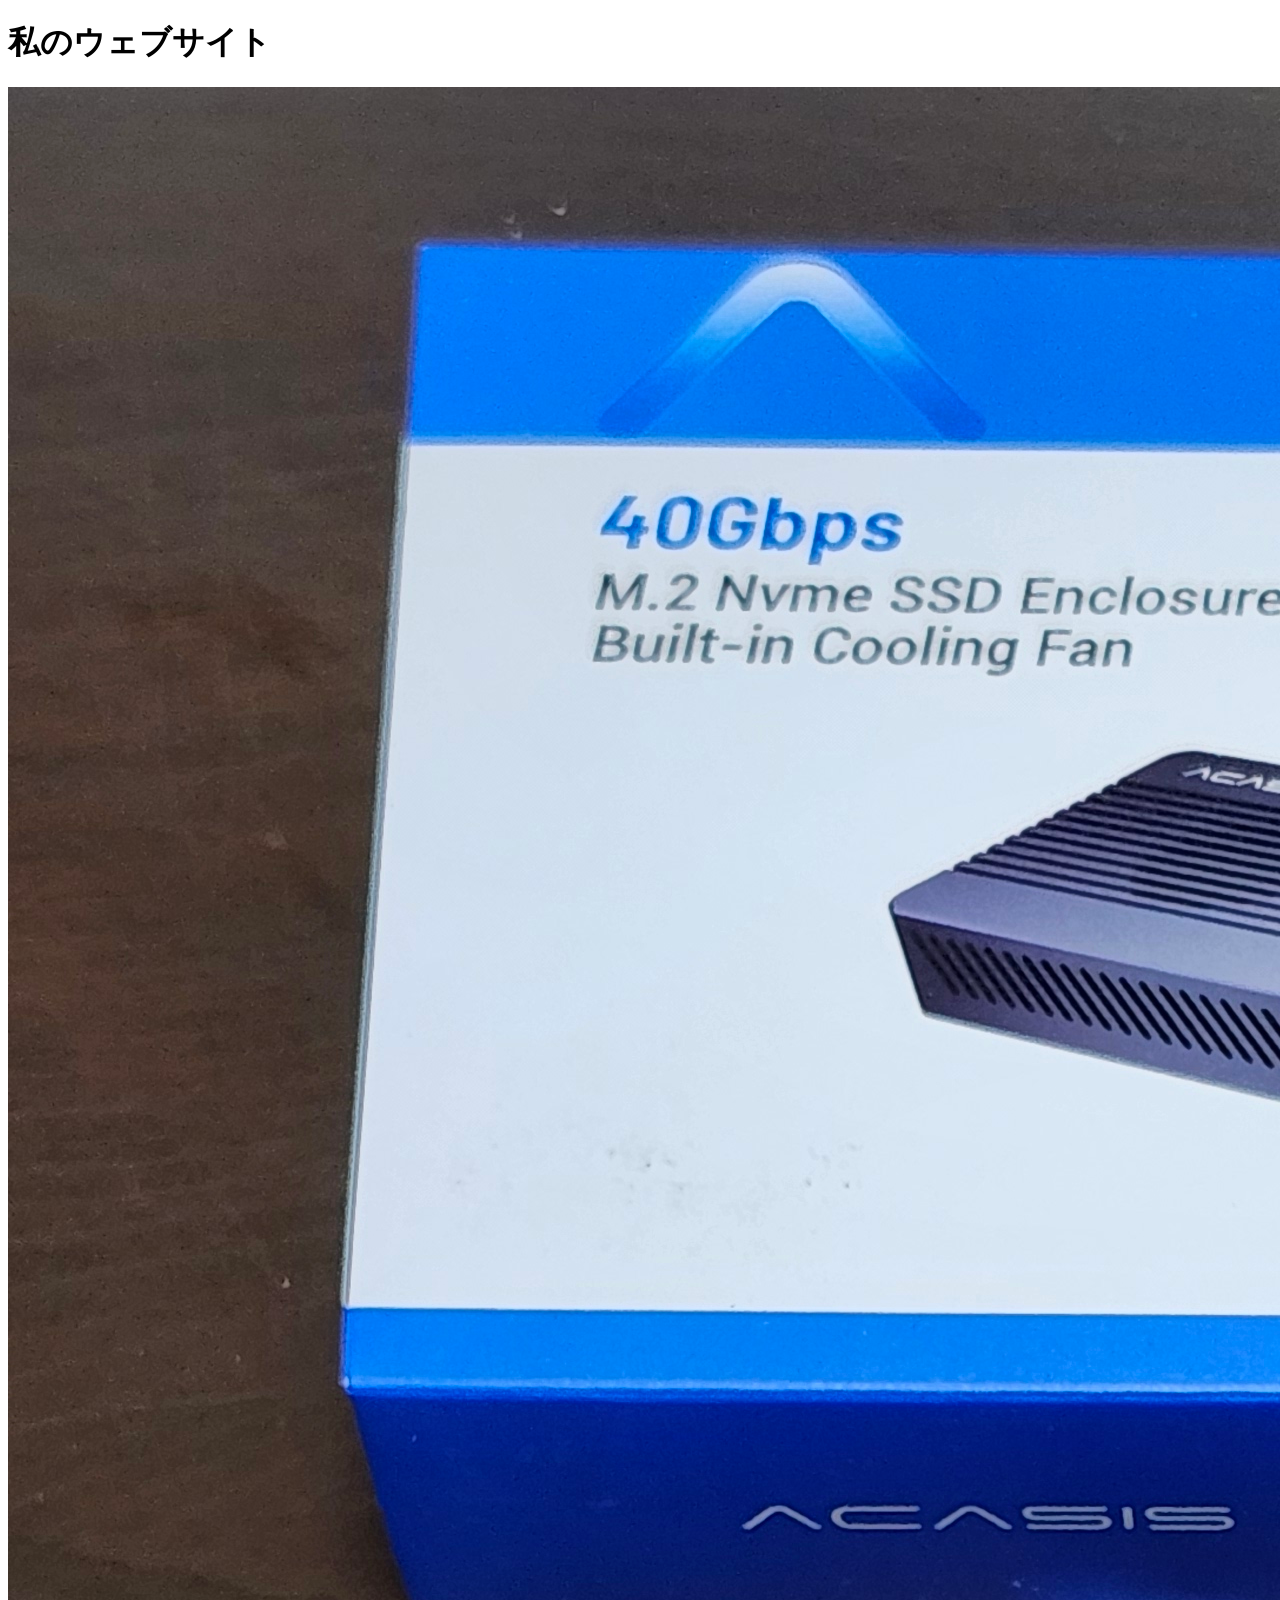
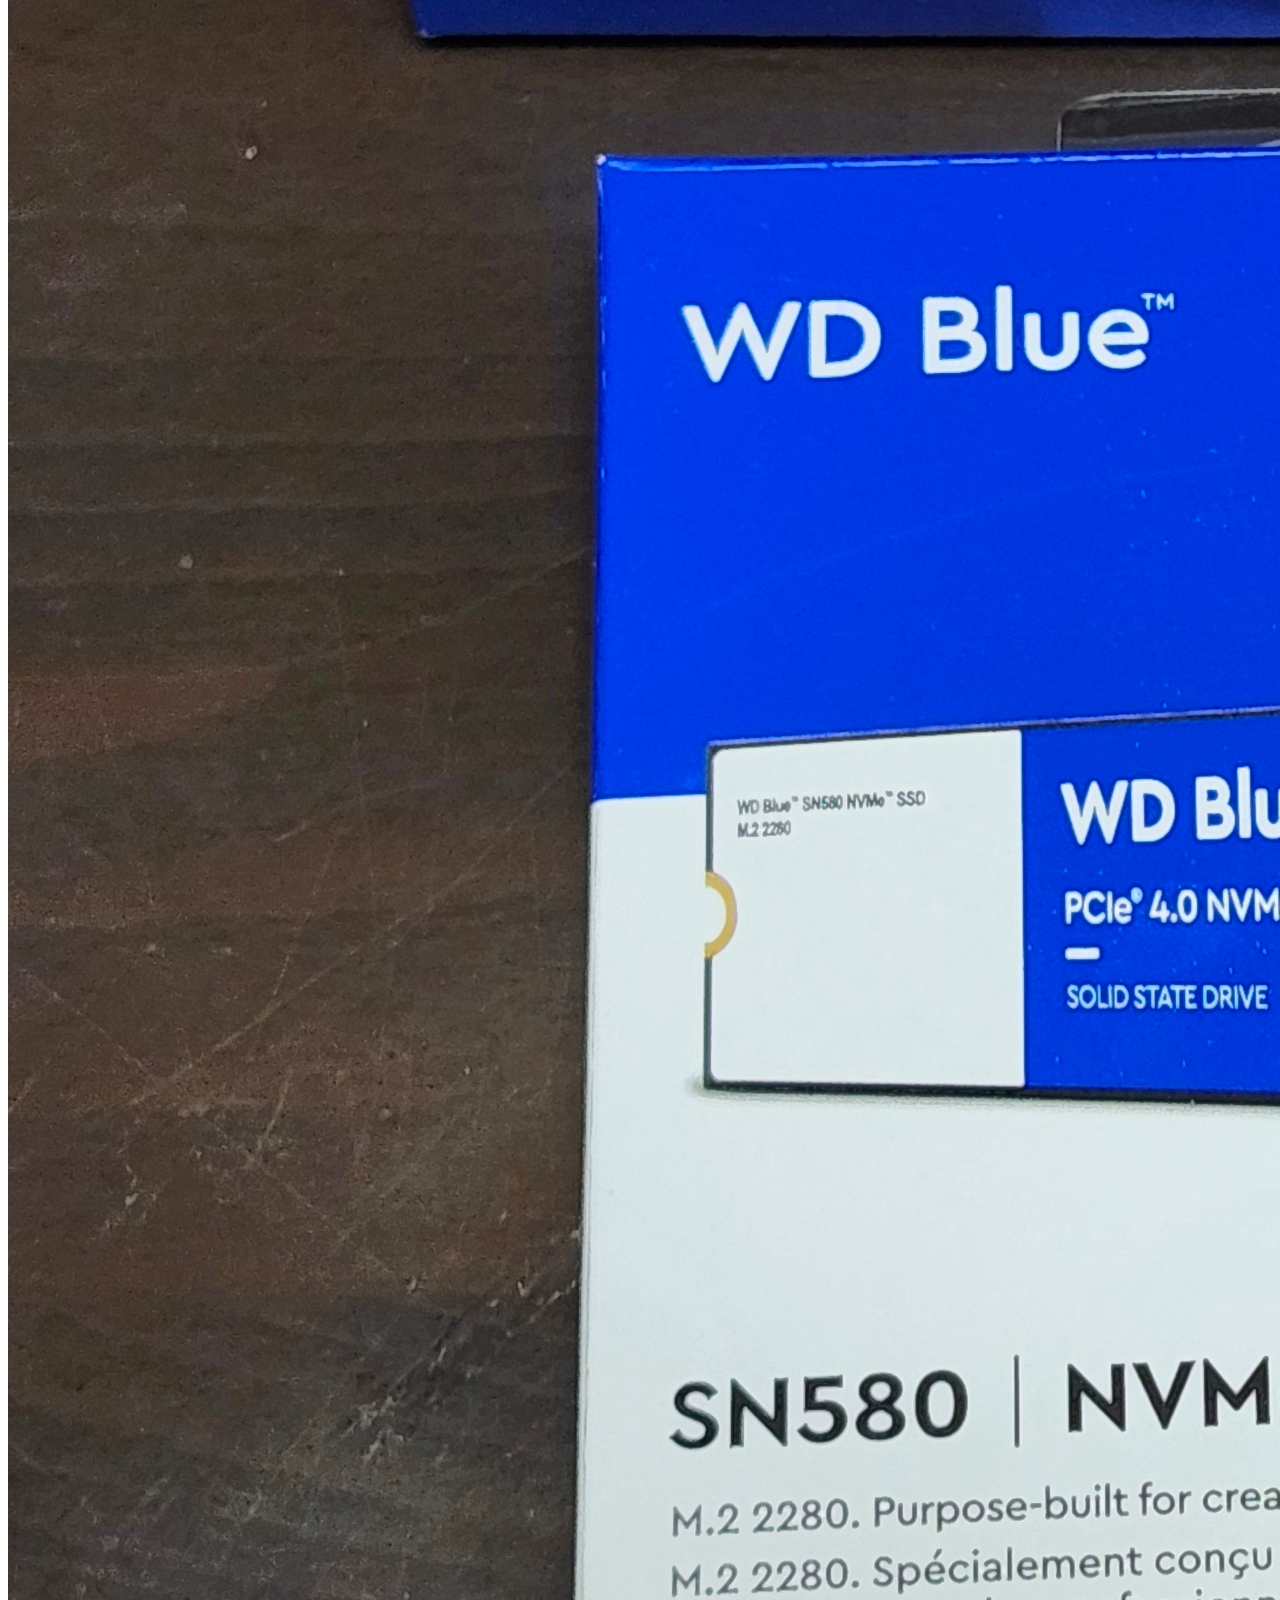
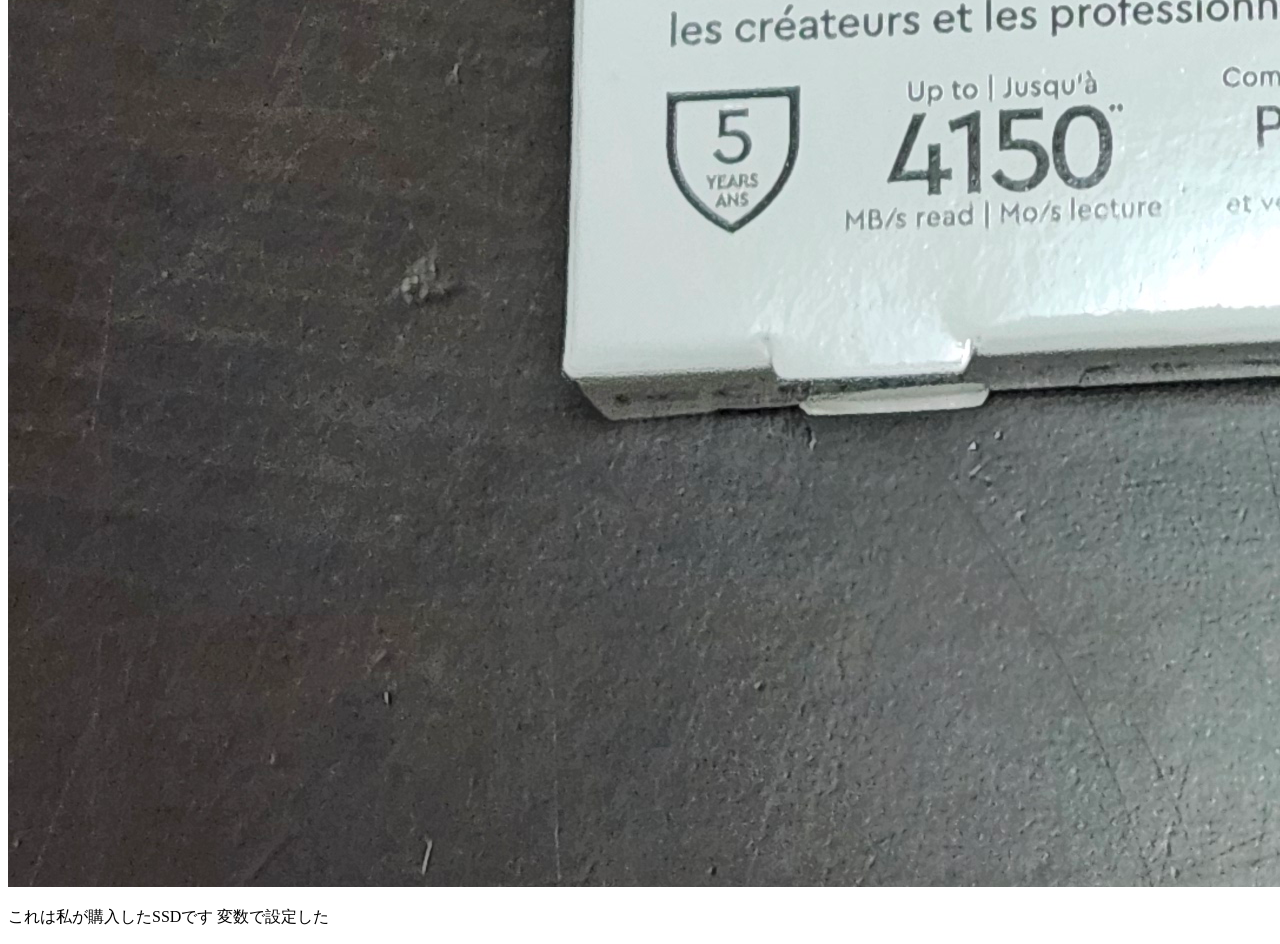
==== def_photo.html @ e7b74b0f "Add files via upload" ====
<!DOCTYPE html>
<html lang="ja">
<head>
    <meta charset="UTF-8">
    <meta name="viewport" content="width=device-width, initial-scale=1.0">
    <title>外部データの読み込み</title>
</head>
<body>
    <h1 id="title"></h1>
    <img id="image" src="" alt="外部画像">
    <p id="description"></p>

    <script>
        // JSONファイルを読み込む
        fetch('data.json')
            .then(response => response.json())
            .then(data => {
                // データをHTMLに反映
                document.getElementById('title').textContent = data.title;
                document.getElementById('image').src = data.imagePath;
                document.getElementById('description').textContent = data.description;
            })
            .catch(error => console.error('データ読み込みエラー:', error));
    </script>
</body>
</html>
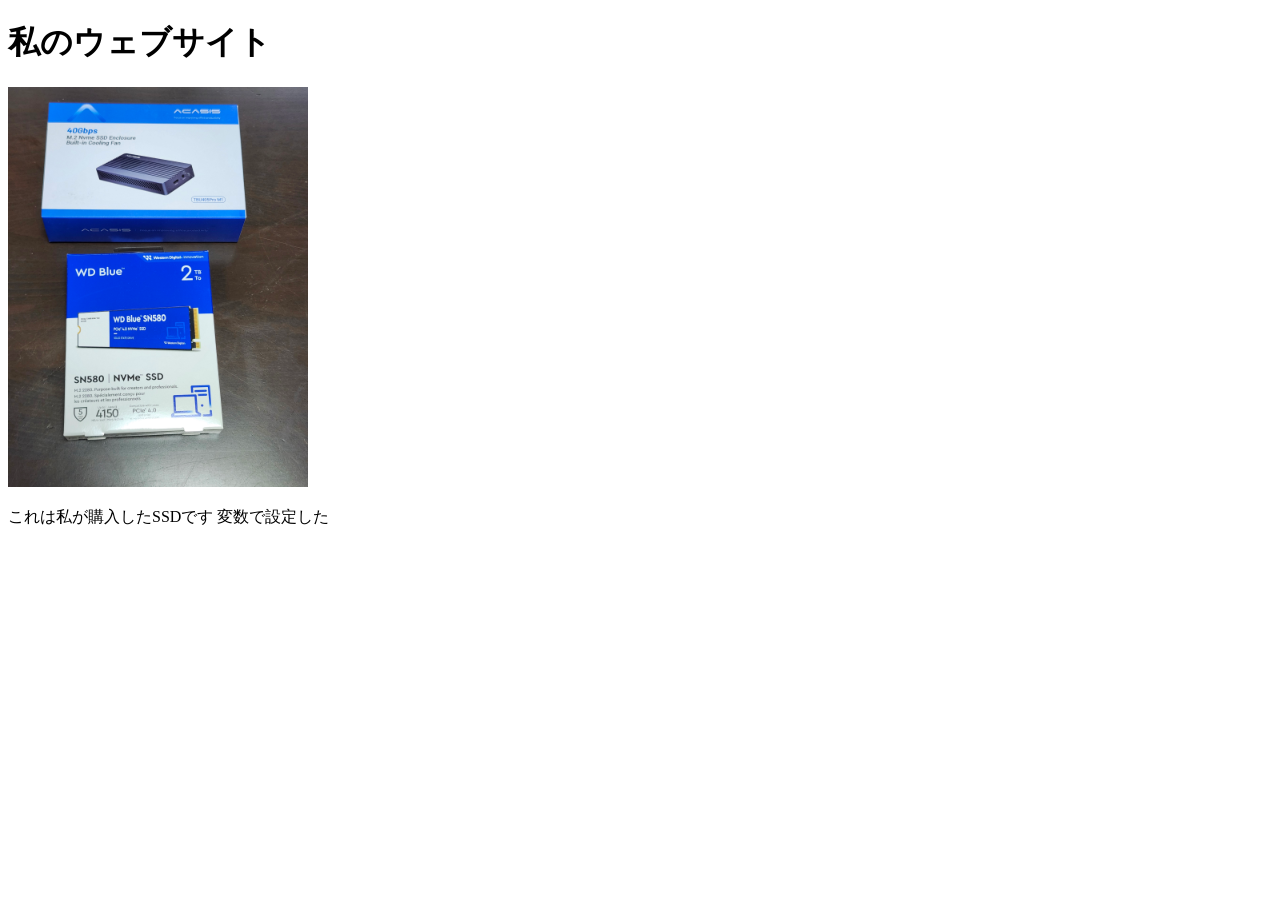
==== commit 2c29653c: "Update def_photo.html" ====
--- a/def_photo.html
+++ b/def_photo.html
@@ -7,7 +7,8 @@
 </head>
 <body>
     <h1 id="title"></h1>
-    <img id="image" src="" alt="外部画像">
+    <!-- 画像を表示するためのタグ -->
+    <img id="image" src="" alt="ここに画像が表示されます" style="width: 300px; height: auto;">
     <p id="description"></p>
 
     <script>
@@ -23,4 +24,4 @@
             .catch(error => console.error('データ読み込みエラー:', error));
     </script>
 </body>
-</html>+</html>
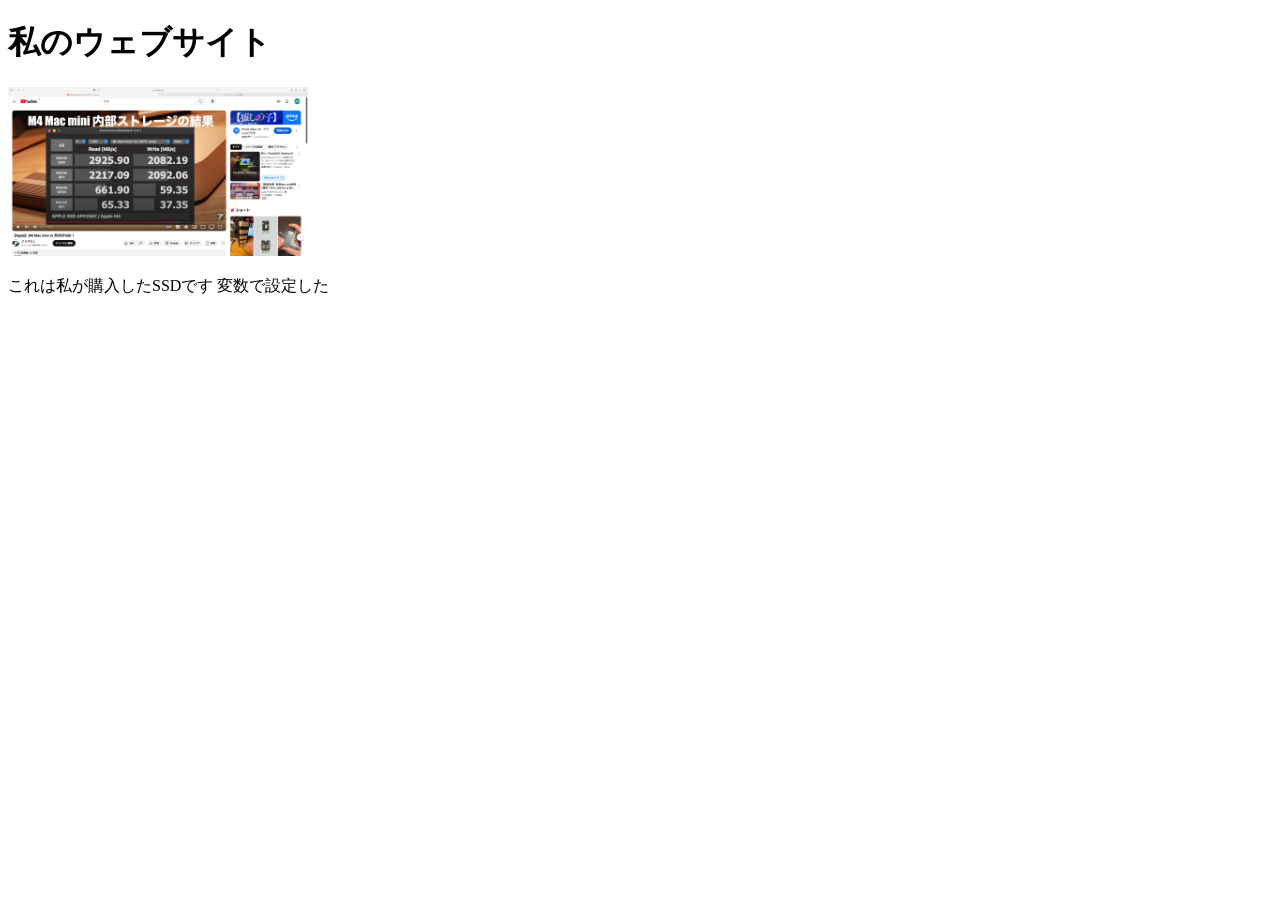
==== commit 313eac4d: "Update def_photo.html" ====
--- a/def_photo.html
+++ b/def_photo.html
@@ -4,24 +4,53 @@
     <meta charset="UTF-8">
     <meta name="viewport" content="width=device-width, initial-scale=1.0">
     <title>外部データの読み込み</title>
+    <style>
+        img {
+            width: 300px;
+            height: auto;
+        }
+    </style>
 </head>
 <body>
-    <h1 id="title"></h1>
+    <h1 id="title">読み込み中...</h1>
     <!-- 画像を表示するためのタグ -->
-    <img id="image" src="" alt="ここに画像が表示されます" style="width: 300px; height: auto;">
-    <p id="description"></p>
+    <img id="image" src="" alt="ここに画像が表示されます">
+    <p id="description">データを読み込んでいます...</p>
 
     <script>
-        // JSONファイルを読み込む
-        fetch('data.json')
-            .then(response => response.json())
-            .then(data => {
+        // 非同期処理でデータを取得し、HTMLに反映する
+        async function loadData() {
+            try {
+                // データを取得
+                const response = await fetch('data.json');
+                
+                if (!response.ok) {
+                    throw new Error(`HTTPエラー: ${response.status}`);
+                }
+                
+                const data = await response.json();
+
+                // データ形式のバリデーション
+                if (!data.title || !data.imagePath || !data.description) {
+                    throw new Error('不正なデータ形式');
+                }
+
                 // データをHTMLに反映
                 document.getElementById('title').textContent = data.title;
                 document.getElementById('image').src = data.imagePath;
+                document.getElementById('image').alt = data.title;
                 document.getElementById('description').textContent = data.description;
-            })
-            .catch(error => console.error('データ読み込みエラー:', error));
+            } catch (error) {
+                // エラーハンドリング
+                console.error('データ読み込みエラー:', error);
+                document.getElementById('title').textContent = 'エラーが発生しました';
+                document.getElementById('image').alt = '画像を読み込めませんでした';
+                document.getElementById('description').textContent = 'データを読み込めませんでした。再試行してください。';
+            }
+        }
+
+        // データを読み込む関数を呼び出し
+        loadData();
     </script>
 </body>
 </html>
